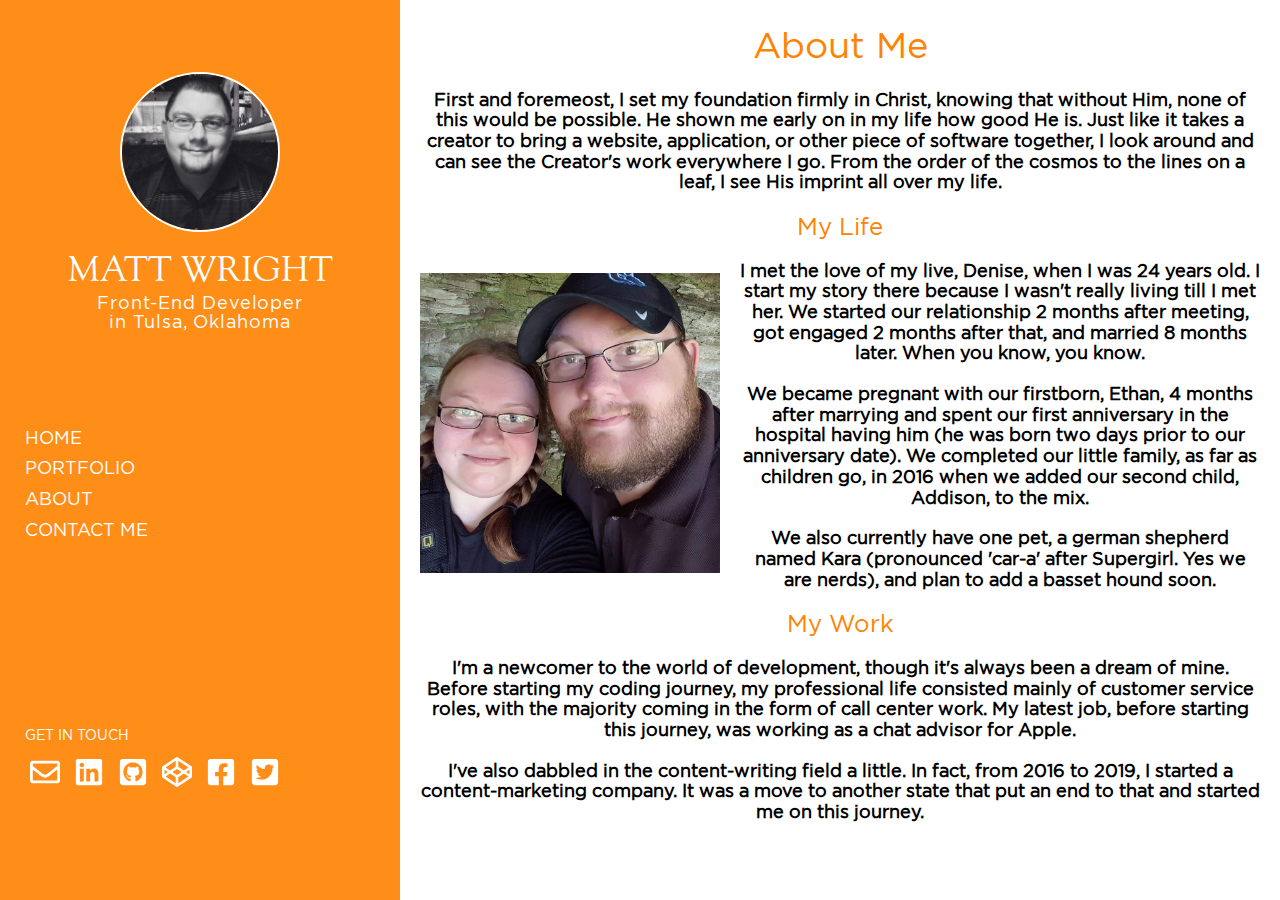
==== about.html @ c564f559 "layout changes" ====
<!DOCTYPE html>
<html lang="en">
    <head>
        <meta charset="UTF-8">
        <meta name="viewport" content="width=device-width, initial-scale=1.0">
        <meta http-equiv="X-UA-Compatible" content="ie=edge">
        <link rel="stylesheet" href="css/style.css">
        <link rel="stylesheet" href="css/about.css">
        <title>About Me</title>
    </head>
    <body class="secPagesBody">
        <div class="container">
            <header>
                <div class="socialNav">
                    <!-- email -->
                    <a href="mailto:matt@mattwright.codes" target="_blank"><svg class="socialIcon" xmlns="http://www.w3.org/2000/svg" viewBox="0 0 512 512"><path d="M464 64H48C21.49 64 0 85.49 0 112v288c0 26.51 21.49 48 48 48h416c26.51 0 48-21.49 48-48V112c0-26.51-21.49-48-48-48zm0 48v40.805c-22.422 18.259-58.168 46.651-134.587 106.49-16.841 13.247-50.201 45.072-73.413 44.701-23.208.375-56.579-31.459-73.413-44.701C106.18 199.465 70.425 171.067 48 152.805V112h416zM48 400V214.398c22.914 18.251 55.409 43.862 104.938 82.646 21.857 17.205 60.134 55.186 103.062 54.955 42.717.231 80.509-37.199 103.053-54.947 49.528-38.783 82.032-64.401 104.947-82.653V400H48z"/></svg></a>
                    
                    <!-- linkedin -->
                    <a href="https://www.linkedin.com/in/matt-wright-codes/" target="_blank"><svg  class="socialIcon" xmlns="http://www.w3.org/2000/svg" viewBox="0 0 448 512"><path d="M416 32H31.9C14.3 32 0 46.5 0 64.3v383.4C0 465.5 14.3 480 31.9 480H416c17.6 0 32-14.5 32-32.3V64.3c0-17.8-14.4-32.3-32-32.3zM135.4 416H69V202.2h66.5V416zm-33.2-243c-21.3 0-38.5-17.3-38.5-38.5S80.9 96 102.2 96c21.2 0 38.5 17.3 38.5 38.5 0 21.3-17.2 38.5-38.5 38.5zm282.1 243h-66.4V312c0-24.8-.5-56.7-34.5-56.7-34.6 0-39.9 27-39.9 54.9V416h-66.4V202.2h63.7v29.2h.9c8.9-16.8 30.6-34.5 62.9-34.5 67.2 0 79.7 44.3 79.7 101.9V416z"/></svg></a>
                    
                    <!-- github -->
                    <a href="https://github.com/mwright71" target="_blank"><svg class="socialIcon" xmlns="http://www.w3.org/2000/svg" viewBox="0 0 448 512"><path d="M400 32H48C21.5 32 0 53.5 0 80v352c0 26.5 21.5 48 48 48h352c26.5 0 48-21.5 48-48V80c0-26.5-21.5-48-48-48zM277.3 415.7c-8.4 1.5-11.5-3.7-11.5-8 0-5.4.2-33 .2-55.3 0-15.6-5.2-25.5-11.3-30.7 37-4.1 76-9.2 76-73.1 0-18.2-6.5-27.3-17.1-39 1.7-4.3 7.4-22-1.7-45-13.9-4.3-45.7 17.9-45.7 17.9-13.2-3.7-27.5-5.6-41.6-5.6-14.1 0-28.4 1.9-41.6 5.6 0 0-31.8-22.2-45.7-17.9-9.1 22.9-3.5 40.6-1.7 45-10.6 11.7-15.6 20.8-15.6 39 0 63.6 37.3 69 74.3 73.1-4.8 4.3-9.1 11.7-10.6 22.3-9.5 4.3-33.8 11.7-48.3-13.9-9.1-15.8-25.5-17.1-25.5-17.1-16.2-.2-1.1 10.2-1.1 10.2 10.8 5 18.4 24.2 18.4 24.2 9.7 29.7 56.1 19.7 56.1 19.7 0 13.9.2 36.5.2 40.6 0 4.3-3 9.5-11.5 8-66-22.1-112.2-84.9-112.2-158.3 0-91.8 70.2-161.5 162-161.5S388 165.6 388 257.4c.1 73.4-44.7 136.3-110.7 158.3zm-98.1-61.1c-1.9.4-3.7-.4-3.9-1.7-.2-1.5 1.1-2.8 3-3.2 1.9-.2 3.7.6 3.9 1.9.3 1.3-1 2.6-3 3zm-9.5-.9c0 1.3-1.5 2.4-3.5 2.4-2.2.2-3.7-.9-3.7-2.4 0-1.3 1.5-2.4 3.5-2.4 1.9-.2 3.7.9 3.7 2.4zm-13.7-1.1c-.4 1.3-2.4 1.9-4.1 1.3-1.9-.4-3.2-1.9-2.8-3.2.4-1.3 2.4-1.9 4.1-1.5 2 .6 3.3 2.1 2.8 3.4zm-12.3-5.4c-.9 1.1-2.8.9-4.3-.6-1.5-1.3-1.9-3.2-.9-4.1.9-1.1 2.8-.9 4.3.6 1.3 1.3 1.8 3.3.9 4.1zm-9.1-9.1c-.9.6-2.6 0-3.7-1.5s-1.1-3.2 0-3.9c1.1-.9 2.8-.2 3.7 1.3 1.1 1.5 1.1 3.3 0 4.1zm-6.5-9.7c-.9.9-2.4.4-3.5-.6-1.1-1.3-1.3-2.8-.4-3.5.9-.9 2.4-.4 3.5.6 1.1 1.3 1.3 2.8.4 3.5zm-6.7-7.4c-.4.9-1.7 1.1-2.8.4-1.3-.6-1.9-1.7-1.5-2.6.4-.6 1.5-.9 2.8-.4 1.3.7 1.9 1.8 1.5 2.6z"/></svg></a>
                    
                    <!-- codepen -->
                    <a href="https://codepen.io/mwright71" target="_blank"><svg class="socialIcon" xmlns="http://www.w3.org/2000/svg" viewBox="0 0 512 512"><path d="M502.285 159.704l-234-156c-7.987-4.915-16.511-4.96-24.571 0l-234 156C3.714 163.703 0 170.847 0 177.989v155.999c0 7.143 3.714 14.286 9.715 18.286l234 156.022c7.987 4.915 16.511 4.96 24.571 0l234-156.022c6-3.999 9.715-11.143 9.715-18.286V177.989c-.001-7.142-3.715-14.286-9.716-18.285zM278 63.131l172.286 114.858-76.857 51.429L278 165.703V63.131zm-44 0v102.572l-95.429 63.715-76.857-51.429L234 63.131zM44 219.132l55.143 36.857L44 292.846v-73.714zm190 229.715L61.714 333.989l76.857-51.429L234 346.275v102.572zm22-140.858l-77.715-52 77.715-52 77.715 52-77.715 52zm22 140.858V346.275l95.429-63.715 76.857 51.429L278 448.847zm190-156.001l-55.143-36.857L468 219.132v73.714z"/></svg></a>
                
                <!-- facebook -->
                    <a href="https://www.facebook.com/mattwrright/" target="_blank"><svg class="socialIcon" xmlns="http://www.w3.org/2000/svg" viewBox="0 0 448 512"><path d="M400 32H48A48 48 0 0 0 0 80v352a48 48 0 0 0 48 48h137.25V327.69h-63V256h63v-54.64c0-62.15 37-96.48 93.67-96.48 27.14 0 55.52 4.84 55.52 4.84v61h-31.27c-30.81 0-40.42 19.12-40.42 38.73V256h68.78l-11 71.69h-57.78V480H400a48 48 0 0 0 48-48V80a48 48 0 0 0-48-48z"/></svg></a>

                    <!-- twitter -->
                    <a href="https://twitter.com/mattwrightcodes" target="_blank"><svg class="socialIcon" xmlns="http://www.w3.org/2000/svg" viewBox="0 0 448 512"><path d="M400 32H48C21.5 32 0 53.5 0 80v352c0 26.5 21.5 48 48 48h352c26.5 0 48-21.5 48-48V80c0-26.5-21.5-48-48-48zm-48.9 158.8c.2 2.8.2 5.7.2 8.5 0 86.7-66 186.6-186.6 186.6-37.2 0-71.7-10.8-100.7-29.4 5.3.6 10.4.8 15.8.8 30.7 0 58.9-10.4 81.4-28-28.8-.6-53-19.5-61.3-45.5 10.1 1.5 19.2 1.5 29.6-1.2-30-6.1-52.5-32.5-52.5-64.4v-.8c8.7 4.9 18.9 7.9 29.6 8.3a65.447 65.447 0 0 1-29.2-54.6c0-12.2 3.2-23.4 8.9-33.1 32.3 39.8 80.8 65.8 135.2 68.6-9.3-44.5 24-80.6 64-80.6 18.9 0 35.9 7.9 47.9 20.7 14.8-2.8 29-8.3 41.6-15.8-4.9 15.2-15.2 28-28.8 36.1 13.2-1.4 26-5.1 37.8-10.2-8.9 13.1-20.1 24.7-32.9 34z"/></svg></a>   
                </div>
                <div class="menuWrap">
                    <input type="checkbox" class="toggler">
                    <div class="hamburger">
                        <div></div>
                    </div>
                    <div class="menu">
                        <ul>
                            <li><a href="index.html">Home</a></li> 
                            <li><a href="#">Portfolio</a></li>
                            <li><a href="about.html">About</a></li>
                            <li><a href="contact.html">Contact Me</a></li>
                        </ul>
                    </div>

                </div>
            </header>
            <main>
                <div class="sidebar secPagesSidebar">
                    <div class="sidebarInfo">
                        <img src="images/mattprofile.jpg" class="profile" alt="profile image">
                        <h2 >Matt Wright</h2>
                        <p>Front-End Developer</p>
                        <p>in Tulsa, Oklahoma</p>
                    </div>
                    
                    <div class="menu2">
                        <ul>
                            <li><a href="index.html">Home</a></li> 
                            <li><a href="#">Portfolio</a></li>
                            <li><a href="about.html">About</a></li>
                            <li><a href="contact.html">Contact Me</a></li>
                        </ul>
                    </div>
                    <div class="footerNav">
                        <h6>Get in Touch</h6>
                        <!-- email -->
                        <a href="mailto:matt@mattwright.codes" target="_blank"><svg class="socialIcon" xmlns="http://www.w3.org/2000/svg" viewBox="0 0 512 512"><path d="M464 64H48C21.49 64 0 85.49 0 112v288c0 26.51 21.49 48 48 48h416c26.51 0 48-21.49 48-48V112c0-26.51-21.49-48-48-48zm0 48v40.805c-22.422 18.259-58.168 46.651-134.587 106.49-16.841 13.247-50.201 45.072-73.413 44.701-23.208.375-56.579-31.459-73.413-44.701C106.18 199.465 70.425 171.067 48 152.805V112h416zM48 400V214.398c22.914 18.251 55.409 43.862 104.938 82.646 21.857 17.205 60.134 55.186 103.062 54.955 42.717.231 80.509-37.199 103.053-54.947 49.528-38.783 82.032-64.401 104.947-82.653V400H48z"/></svg></a>
                        
                        <!-- linkedin -->
                        <a href="https://www.linkedin.com/in/matt-wright-codes/" target="_blank"><svg  class="socialIcon" xmlns="http://www.w3.org/2000/svg" viewBox="0 0 448 512"><path d="M416 32H31.9C14.3 32 0 46.5 0 64.3v383.4C0 465.5 14.3 480 31.9 480H416c17.6 0 32-14.5 32-32.3V64.3c0-17.8-14.4-32.3-32-32.3zM135.4 416H69V202.2h66.5V416zm-33.2-243c-21.3 0-38.5-17.3-38.5-38.5S80.9 96 102.2 96c21.2 0 38.5 17.3 38.5 38.5 0 21.3-17.2 38.5-38.5 38.5zm282.1 243h-66.4V312c0-24.8-.5-56.7-34.5-56.7-34.6 0-39.9 27-39.9 54.9V416h-66.4V202.2h63.7v29.2h.9c8.9-16.8 30.6-34.5 62.9-34.5 67.2 0 79.7 44.3 79.7 101.9V416z"/></svg></a>
                        
                        <!-- github -->
                        <a href="https://github.com/mwright71" target="_blank"><svg class="socialIcon" xmlns="http://www.w3.org/2000/svg" viewBox="0 0 448 512"><path d="M400 32H48C21.5 32 0 53.5 0 80v352c0 26.5 21.5 48 48 48h352c26.5 0 48-21.5 48-48V80c0-26.5-21.5-48-48-48zM277.3 415.7c-8.4 1.5-11.5-3.7-11.5-8 0-5.4.2-33 .2-55.3 0-15.6-5.2-25.5-11.3-30.7 37-4.1 76-9.2 76-73.1 0-18.2-6.5-27.3-17.1-39 1.7-4.3 7.4-22-1.7-45-13.9-4.3-45.7 17.9-45.7 17.9-13.2-3.7-27.5-5.6-41.6-5.6-14.1 0-28.4 1.9-41.6 5.6 0 0-31.8-22.2-45.7-17.9-9.1 22.9-3.5 40.6-1.7 45-10.6 11.7-15.6 20.8-15.6 39 0 63.6 37.3 69 74.3 73.1-4.8 4.3-9.1 11.7-10.6 22.3-9.5 4.3-33.8 11.7-48.3-13.9-9.1-15.8-25.5-17.1-25.5-17.1-16.2-.2-1.1 10.2-1.1 10.2 10.8 5 18.4 24.2 18.4 24.2 9.7 29.7 56.1 19.7 56.1 19.7 0 13.9.2 36.5.2 40.6 0 4.3-3 9.5-11.5 8-66-22.1-112.2-84.9-112.2-158.3 0-91.8 70.2-161.5 162-161.5S388 165.6 388 257.4c.1 73.4-44.7 136.3-110.7 158.3zm-98.1-61.1c-1.9.4-3.7-.4-3.9-1.7-.2-1.5 1.1-2.8 3-3.2 1.9-.2 3.7.6 3.9 1.9.3 1.3-1 2.6-3 3zm-9.5-.9c0 1.3-1.5 2.4-3.5 2.4-2.2.2-3.7-.9-3.7-2.4 0-1.3 1.5-2.4 3.5-2.4 1.9-.2 3.7.9 3.7 2.4zm-13.7-1.1c-.4 1.3-2.4 1.9-4.1 1.3-1.9-.4-3.2-1.9-2.8-3.2.4-1.3 2.4-1.9 4.1-1.5 2 .6 3.3 2.1 2.8 3.4zm-12.3-5.4c-.9 1.1-2.8.9-4.3-.6-1.5-1.3-1.9-3.2-.9-4.1.9-1.1 2.8-.9 4.3.6 1.3 1.3 1.8 3.3.9 4.1zm-9.1-9.1c-.9.6-2.6 0-3.7-1.5s-1.1-3.2 0-3.9c1.1-.9 2.8-.2 3.7 1.3 1.1 1.5 1.1 3.3 0 4.1zm-6.5-9.7c-.9.9-2.4.4-3.5-.6-1.1-1.3-1.3-2.8-.4-3.5.9-.9 2.4-.4 3.5.6 1.1 1.3 1.3 2.8.4 3.5zm-6.7-7.4c-.4.9-1.7 1.1-2.8.4-1.3-.6-1.9-1.7-1.5-2.6.4-.6 1.5-.9 2.8-.4 1.3.7 1.9 1.8 1.5 2.6z"/></svg></a>
                        
                        <!-- codepen -->
                        <a href="https://codepen.io/mwright71" target="_blank"><svg class="socialIcon" xmlns="http://www.w3.org/2000/svg" viewBox="0 0 512 512"><path d="M502.285 159.704l-234-156c-7.987-4.915-16.511-4.96-24.571 0l-234 156C3.714 163.703 0 170.847 0 177.989v155.999c0 7.143 3.714 14.286 9.715 18.286l234 156.022c7.987 4.915 16.511 4.96 24.571 0l234-156.022c6-3.999 9.715-11.143 9.715-18.286V177.989c-.001-7.142-3.715-14.286-9.716-18.285zM278 63.131l172.286 114.858-76.857 51.429L278 165.703V63.131zm-44 0v102.572l-95.429 63.715-76.857-51.429L234 63.131zM44 219.132l55.143 36.857L44 292.846v-73.714zm190 229.715L61.714 333.989l76.857-51.429L234 346.275v102.572zm22-140.858l-77.715-52 77.715-52 77.715 52-77.715 52zm22 140.858V346.275l95.429-63.715 76.857 51.429L278 448.847zm190-156.001l-55.143-36.857L468 219.132v73.714z"/></svg></a>
                    
                    <!-- facebook -->
                        <a href="https://www.facebook.com/mattwrright/" target="_blank"><svg class="socialIcon" xmlns="http://www.w3.org/2000/svg" viewBox="0 0 448 512"><path d="M400 32H48A48 48 0 0 0 0 80v352a48 48 0 0 0 48 48h137.25V327.69h-63V256h63v-54.64c0-62.15 37-96.48 93.67-96.48 27.14 0 55.52 4.84 55.52 4.84v61h-31.27c-30.81 0-40.42 19.12-40.42 38.73V256h68.78l-11 71.69h-57.78V480H400a48 48 0 0 0 48-48V80a48 48 0 0 0-48-48z"/></svg></a>
        
                        <!-- twitter -->
                        <a href="https://twitter.com/mattwrightcodes" target="_blank"><svg class="socialIcon" xmlns="http://www.w3.org/2000/svg" viewBox="0 0 448 512"><path d="M400 32H48C21.5 32 0 53.5 0 80v352c0 26.5 21.5 48 48 48h352c26.5 0 48-21.5 48-48V80c0-26.5-21.5-48-48-48zm-48.9 158.8c.2 2.8.2 5.7.2 8.5 0 86.7-66 186.6-186.6 186.6-37.2 0-71.7-10.8-100.7-29.4 5.3.6 10.4.8 15.8.8 30.7 0 58.9-10.4 81.4-28-28.8-.6-53-19.5-61.3-45.5 10.1 1.5 19.2 1.5 29.6-1.2-30-6.1-52.5-32.5-52.5-64.4v-.8c8.7 4.9 18.9 7.9 29.6 8.3a65.447 65.447 0 0 1-29.2-54.6c0-12.2 3.2-23.4 8.9-33.1 32.3 39.8 80.8 65.8 135.2 68.6-9.3-44.5 24-80.6 64-80.6 18.9 0 35.9 7.9 47.9 20.7 14.8-2.8 29-8.3 41.6-15.8-4.9 15.2-15.2 28-28.8 36.1 13.2-1.4 26-5.1 37.8-10.2-8.9 13.1-20.1 24.7-32.9 34z"/></svg></a>   
                    </div>
                </div>
                <div class="primary secPrimary">
                    <div class="title">
                        <h1>About Me</h1>
                        <p>First and foremeost, I set my foundation firmly in Christ, knowing that without Him, none of this would be possible. He shown me early on in my life how good He is. Just like it takes a creator to bring a website, application, or other piece of software together, I look around and can see the Creator's work everywhere I go. From the order of the cosmos to the lines on a leaf, I see His imprint all over my life.</p>
                        <h3>My Life</h3>
                        <div class="life">
                            <div class="image">
                                <img src="/images/meanddenise.jpg" alt="me and denise">
                            </div>
                            <div>
                                <p>I met the love of my live, Denise, when I was 24 years old. I start my story there because I wasn't really living till I met her. We started our relationship 2 months after meeting, got engaged 2 months after that, and married 8 months later. When you know, you know.</p>
                                <p>We became pregnant with our firstborn, Ethan, 4 months after marrying and spent our first anniversary in the hospital having him (he was born two days prior to our anniversary date). We completed our little family, as far as children go, in 2016 when we added our second child, Addison, to the mix.</p>
                                <p>We also currently have one pet, a german shepherd named Kara (pronounced 'car-a' after Supergirl. Yes we are nerds), and plan to add a basset hound soon.</p>
                            </div>
                        </div>
                        <h3>My Work</h3>
                        <p>I'm a newcomer to the world of development, though it's always been a dream of mine. Before starting my coding journey, my professional life consisted mainly of customer service roles, with the majority coming in the form of call center work. My latest job, before starting this journey, was working as a chat advisor for Apple.</p>
                        <p>I've also dabbled in the content-writing field a little. In fact, from 2016 to 2019, I started a content-marketing company. It was a move to another state that put an end to that and started me on this journey. </p>
                    </div>
                </div>           
            </main>
        </div>
    </body>
</html>
---- css/style.css ----
/*! normalize.css v8.0.1 | MIT License | github.com/necolas/normalize.css */
/* Document
   ========================================================================== */
/**
 * 1. Correct the line height in all browsers.
 * 2. Prevent adjustments of font size after orientation changes in iOS.
 */
html {
  line-height: 1.15;
  /* 1 */
  -webkit-text-size-adjust: 100%;
  /* 2 */
}

/* Sections
   ========================================================================== */
/**
 * Remove the margin in all browsers.
 */
body {
  margin: 0;
}

/**
 * Render the `main` element consistently in IE.
 */
main {
  display: block;
}

/**
 * Correct the font size and margin on `h1` elements within `section` and
 * `article` contexts in Chrome, Firefox, and Safari.
 */
h1 {
  font-size: 2em;
  margin: 0.67em 0;
}

/* Grouping content
   ========================================================================== */
/**
 * 1. Add the correct box sizing in Firefox.
 * 2. Show the overflow in Edge and IE.
 */
hr {
  box-sizing: content-box;
  /* 1 */
  height: 0;
  /* 1 */
  overflow: visible;
  /* 2 */
}

/**
 * 1. Correct the inheritance and scaling of font size in all browsers.
 * 2. Correct the odd `em` font sizing in all browsers.
 */
pre {
  font-family: monospace, monospace;
  /* 1 */
  font-size: 1em;
  /* 2 */
}

/* Text-level semantics
   ========================================================================== */
/**
 * Remove the gray background on active links in IE 10.
 */
a {
  background-color: transparent;
}

/**
 * 1. Remove the bottom border in Chrome 57-
 * 2. Add the correct text decoration in Chrome, Edge, IE, Opera, and Safari.
 */
abbr[title] {
  border-bottom: none;
  /* 1 */
  text-decoration: underline;
  /* 2 */
  text-decoration: underline dotted;
  /* 2 */
}

/**
 * Add the correct font weight in Chrome, Edge, and Safari.
 */
b,
strong {
  font-weight: bolder;
}

/**
 * 1. Correct the inheritance and scaling of font size in all browsers.
 * 2. Correct the odd `em` font sizing in all browsers.
 */
code,
kbd,
samp {
  font-family: monospace, monospace;
  /* 1 */
  font-size: 1em;
  /* 2 */
}

/**
 * Add the correct font size in all browsers.
 */
small {
  font-size: 80%;
}

/**
 * Prevent `sub` and `sup` elements from affecting the line height in
 * all browsers.
 */
sub,
sup {
  font-size: 75%;
  line-height: 0;
  position: relative;
  vertical-align: baseline;
}

sub {
  bottom: -0.25em;
}

sup {
  top: -0.5em;
}

/* Embedded content
   ========================================================================== */
/**
 * Remove the border on images inside links in IE 10.
 */
img {
  border-style: none;
}

/* Forms
   ========================================================================== */
/**
 * 1. Change the font styles in all browsers.
 * 2. Remove the margin in Firefox and Safari.
 */
button,
input,
optgroup,
select,
textarea {
  font-family: inherit;
  /* 1 */
  font-size: 100%;
  /* 1 */
  line-height: 1.15;
  /* 1 */
  margin: 0;
  /* 2 */
}

/**
 * Show the overflow in IE.
 * 1. Show the overflow in Edge.
 */
button,
input {
  /* 1 */
  overflow: visible;
}

/**
 * Remove the inheritance of text transform in Edge, Firefox, and IE.
 * 1. Remove the inheritance of text transform in Firefox.
 */
button,
select {
  /* 1 */
  text-transform: none;
}

/**
 * Correct the inability to style clickable types in iOS and Safari.
 */
button,
[type=button],
[type=reset],
[type=submit] {
  -webkit-appearance: button;
}

/**
 * Remove the inner border and padding in Firefox.
 */
button::-moz-focus-inner,
[type=button]::-moz-focus-inner,
[type=reset]::-moz-focus-inner,
[type=submit]::-moz-focus-inner {
  border-style: none;
  padding: 0;
}

/**
 * Restore the focus styles unset by the previous rule.
 */
button:-moz-focusring,
[type=button]:-moz-focusring,
[type=reset]:-moz-focusring,
[type=submit]:-moz-focusring {
  outline: 1px dotted ButtonText;
}

/**
 * Correct the padding in Firefox.
 */
fieldset {
  padding: 0.35em 0.75em 0.625em;
}

/**
 * 1. Correct the text wrapping in Edge and IE.
 * 2. Correct the color inheritance from `fieldset` elements in IE.
 * 3. Remove the padding so developers are not caught out when they zero out
 *    `fieldset` elements in all browsers.
 */
legend {
  box-sizing: border-box;
  /* 1 */
  color: inherit;
  /* 2 */
  display: table;
  /* 1 */
  max-width: 100%;
  /* 1 */
  padding: 0;
  /* 3 */
  white-space: normal;
  /* 1 */
}

/**
 * Add the correct vertical alignment in Chrome, Firefox, and Opera.
 */
progress {
  vertical-align: baseline;
}

/**
 * Remove the default vertical scrollbar in IE 10+.
 */
textarea {
  overflow: auto;
}

/**
 * 1. Add the correct box sizing in IE 10.
 * 2. Remove the padding in IE 10.
 */
[type=checkbox],
[type=radio] {
  box-sizing: border-box;
  /* 1 */
  padding: 0;
  /* 2 */
}

/**
 * Correct the cursor style of increment and decrement buttons in Chrome.
 */
[type=number]::-webkit-inner-spin-button,
[type=number]::-webkit-outer-spin-button {
  height: auto;
}

/**
 * 1. Correct the odd appearance in Chrome and Safari.
 * 2. Correct the outline style in Safari.
 */
[type=search] {
  -webkit-appearance: textfield;
  /* 1 */
  outline-offset: -2px;
  /* 2 */
}

/**
 * Remove the inner padding in Chrome and Safari on macOS.
 */
[type=search]::-webkit-search-decoration {
  -webkit-appearance: none;
}

/**
 * 1. Correct the inability to style clickable types in iOS and Safari.
 * 2. Change font properties to `inherit` in Safari.
 */
::-webkit-file-upload-button {
  -webkit-appearance: button;
  /* 1 */
  font: inherit;
  /* 2 */
}

/* Interactive
   ========================================================================== */
/*
 * Add the correct display in Edge, IE 10+, and Firefox.
 */
details {
  display: block;
}

/*
 * Add the correct display in all browsers.
 */
summary {
  display: list-item;
}

/* Misc
   ========================================================================== */
/**
 * Add the correct display in IE 10+.
 */
template {
  display: none;
}

/**
 * Add the correct display in IE 10.
 */
[hidden] {
  display: none;
}

.socialNav {
  display: flex;
}

header {
  grid-area: header;
}
@media (min-width: 1024px) {
  header {
    display: none;
  }
}

main {
  grid-area: main;
  display: grid;
  grid-template-columns: 1fr;
  grid-template-areas: "primary";
}
@media (min-width: 1024px) {
  main {
    grid-template-columns: 400px 1fr;
    grid-template-areas: "sidebar primary";
  }
}

.primary {
  grid-area: primary;
}

.sidebar {
  position: relative;
  display: none;
  grid-area: sidebar;
}
@media (min-width: 1024px) {
  .sidebar {
    display: grid;
    grid-template-columns: 1fr;
    grid-template-areas: "sidebarinfo" "menu2" "footernav";
  }
}

body {
  display: grid;
  grid-template-columns: 1fr;
  grid-template-rows: 60px 1fr;
  grid-template-areas: "header" "main";
}
@media (min-width: 1024px) {
  body {
    grid-template-columns: 1fr;
    grid-template-rows: 1fr;
    grid-template-areas: "main";
  }
}

.sidebarInfo {
  grid-area: sidebarinfo;
  display: flex;
  flex-direction: column;
  align-content: center;
  justify-content: center;
  text-align: center;
}

.footerNav {
  grid-area: footernav;
  grid-row-start: -1;
}
@media (min-width: width 1024px) {
  .footerNav {
    display: flex;
    justify-items: center;
    align-items: center;
  }
}

.menu2 {
  grid-area: menu2;
}

.btn {
  display: flex;
  flex-direction: column;
  align-items: center;
}
@media (min-width: 1024px) {
  .btn {
    align-items: flex-start;
    margin-left: 30px;
  }
}

@font-face {
  font-family: HomepageBaukasten;
  src: url(../../fonts/HomepageBaukasten-Book.ttf);
}
@font-face {
  font-family: HomepageBaukastenBold;
  src: url(../../fonts/HomepageBaukasten-Bold.ttf);
}
@font-face {
  font-family: Goudy;
  src: url("../../fonts/Goudy Oldstyle Std Regular.otf");
}
* {
  box-sizing: border-box;
  margin: 0;
  padding: 0;
}

h1 {
  font-family: HomepageBaukastenBold;
  font-size: 30px;
}
@media (min-width: 768px) {
  h1 {
    font-size: 48px;
  }
}

h4 {
  font-family: HomepageBaukasten;
  font-size: 24px;
}
@media (min-width: 768px) {
  h4 {
    font-size: 48px;
  }
}

header {
  background-color: #FF8200;
  height: 60px;
}

.container {
  position: relative;
  background: url("../../images/tulsa-skyline_bw.png") no-repeat center center/cover;
  background-size: 100%;
}

.socialNav {
  margin-left: 15px;
}

.socialIcon {
  fill: #fff;
  height: 30px;
  width: 30px;
  margin: 15px 5px;
  cursor: pointer;
  transition: all 0.2s ease;
}

.socialIcon:hover {
  fill: #58595B;
  transform: scale(1.2);
}

.primary {
  width: 90%;
  margin: 0 auto;
  margin-top: 60px;
  text-align: center;
}
@media (min-width: 768px) {
  .primary {
    text-align: left;
  }
}

.sidebar {
  background-color: #FF8200;
  opacity: 0.9;
  width: 400px;
  height: 100vh;
}

.profile {
  width: 160px;
  height: 160px;
  margin: 0 auto;
  margin-top: 25px;
  margin-bottom: 20px;
  border-radius: 50%;
  border: 2px solid #fff;
}

.sidebarInfo h2 {
  text-transform: uppercase;
  font-family: Goudy;
  color: #fff;
  font-weight: normal;
  font-size: 36px;
}

.sidebarInfo p {
  color: #fff;
  font-family: HomepageBaukasten;
  font-style: normal;
  font-weight: normal;
  font-size: 18px;
  line-height: 19px;
  text-align: center;
  letter-spacing: 0.05em;
}

.menu2 {
  margin: 40px 0 0 25px;
}

.menu2 li {
  list-style: none;
  font-family: HomepageBaukasten;
  font-style: normal;
  font-weight: normal;
  font-size: 18px;
  margin-top: 10px;
  text-transform: uppercase;
}

.menu2 a {
  color: #fff;
  text-decoration: none;
}

.menu2 a:hover {
  color: #58595B;
}

.sidebar h6 {
  color: #fff;
  text-transform: uppercase;
  font-family: HomepageBaukasten;
  font-style: normal;
  font-weight: normal;
  font-size: 14px;
  line-height: 15px;
}

.footerNav {
  margin-left: 25px;
}

.btn {
  margin-top: 50px;
}

.btn button {
  background-color: transparent;
  margin-top: 20px;
  width: 178px;
  height: 50px;
  font-family: HomepageBaukasten;
  font-style: normal;
  font-weight: normal;
  font-size: 18px;
  letter-spacing: 0.05em;
  text-transform: uppercase;
  box-shadow: none;
  border: 2px solid black;
  border-radius: 5px;
  transition: all 0.3s cubic-bezier(0.175, 0.885, 0.32, 1.275);
}

.btn button:hover {
  background-color: #58595B;
  opacity: 0.8;
  color: #fff;
  transform: scale(1.2);
}

:root {
  --primary-color: rgba(13, 110, 139, 0.75);
  --overlay-color: rgba(24, 39, 51, 0.85);
  --menu-speed: 0.75s;
}

.menuWrap {
  position: fixed;
  top: 0;
  right: 0;
  z-index: 1;
}

.menuWrap .toggler {
  position: absolute;
  top: 0;
  right: 0;
  z-index: 2;
  cursor: pointer;
  width: 50px;
  height: 50px;
  opacity: 0;
}

.menuWrap .hamburger {
  position: absolute;
  top: 0;
  right: 0;
  z-index: 1;
  width: 60px;
  height: 60px;
  padding: 1rem;
  background-color: #FF8200;
  display: flex;
  align-items: center;
  justify-content: center;
}

.menuWrap .hamburger > div {
  position: relative;
  width: 100%;
  height: 2px;
  background-color: #58595B;
  display: flex;
  align-items: center;
  justify-content: center;
  transition: all 0.4s ease;
}

.menuWrap .hamburger > div::before,
.menuWrap .hamburger > div:after {
  content: "";
  position: absolute;
  z-index: 1;
  top: -10px;
  width: 100%;
  height: 2px;
  background-color: #58595B;
}

.menuWrap .hamburger > div:after {
  top: 10px;
}

.menuWrap .toggler:checked + .hamburger > div {
  transform: rotate(135deg);
}

.menuWrap .toggler:checked + .hamburger > div:before,
.menuWrap .toggler:checked + .hamburger > div:after {
  top: 0;
  transform: rotate(90deg);
}

.menuWrap .toggler:checked:hover + .hamburger > div {
  transform: rotate(225deg);
}

.menuWrap .menu {
  position: fixed;
  top: 0;
  right: 0;
  width: 30%;
  height: 30%;
  visibility: hidden;
  overflow: hidden;
  display: flex;
  align-items: center;
  justify-content: center;
}

.menu {
  background-color: #FF8200;
  opacity: 0.8;
}
@media (min-width: 1024px) {
  .menu {
    visibility: hidden;
  }
}

.menu li {
  list-style: none;
  margin: 15px;
}

.menu a {
  text-decoration: none;
  color: #fff;
  font-size: 18px;
  text-transform: uppercase;
}

.menu a:hover {
  color: #58595B;
}

.menuWrap .toggler:checked ~ .menu {
  visibility: visible;
}

/*# sourceMappingURL=style.css.map */
---- css/about.css ----
.secPrimary {
    display: flex;
    flex-direction: column;

    background-color: #fff;
    width: 100%;
    height: 100%;
    margin: 0;
}
title {
    text-align: center;
    width: 90%;
}
.title h1 {
    color: #FF8200;
    font-family: HomepageBaukasten;
    font-style: normal;
    font-weight: normal;
    font-size: 36px;
    text-align: center;
}

.title h3 {
    color: #FF8200;
    font-family: HomepageBaukasten;
    font-style: normal;
    font-weight: normal;
    font-size: 24px;
    text-align: center;
}

.title p {
    font-family: HomepageBaukasten;
    font-style: normal;
    font-weight: bold;
    font-size: 18px;
    text-align: center;
    margin: 20px 20px;
}
.life {
    display: flex;
    flex-direction: column;
    justify-content: center;
    align-items: center;
}
img {
    width: 300px;
    margin-left: 20px;
}

@media (min-width: 1024px) {
    .life {
        flex-direction: row;
    }

}
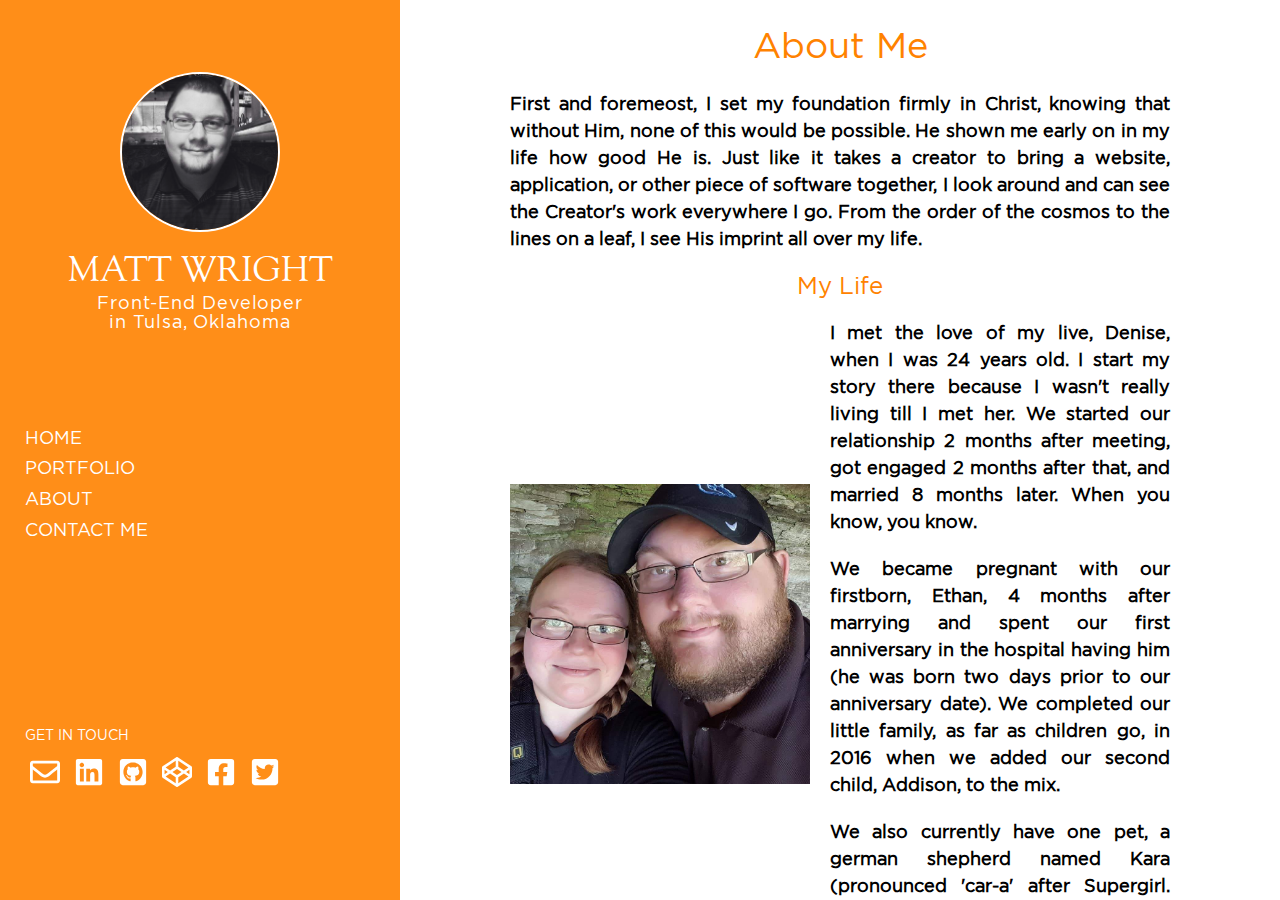
==== commit 63bb8433: "fixed layout issues and validation errors" ====
--- a/about.html
+++ b/about.html
@@ -38,7 +38,7 @@
                     <div class="menu">
                         <ul>
                             <li><a href="index.html">Home</a></li> 
-                            <li><a href="#">Portfolio</a></li>
+                            <li><a href="portfolio.html">Portfolio</a></li>
                             <li><a href="about.html">About</a></li>
                             <li><a href="contact.html">Contact Me</a></li>
                         </ul>
@@ -58,30 +58,32 @@
                     <div class="menu2">
                         <ul>
                             <li><a href="index.html">Home</a></li> 
-                            <li><a href="#">Portfolio</a></li>
+                            <li><a href="portfolio.html">Portfolio</a></li>
                             <li><a href="about.html">About</a></li>
                             <li><a href="contact.html">Contact Me</a></li>
                         </ul>
                     </div>
                     <div class="footerNav">
                         <h6>Get in Touch</h6>
-                        <!-- email -->
-                        <a href="mailto:matt@mattwright.codes" target="_blank"><svg class="socialIcon" xmlns="http://www.w3.org/2000/svg" viewBox="0 0 512 512"><path d="M464 64H48C21.49 64 0 85.49 0 112v288c0 26.51 21.49 48 48 48h416c26.51 0 48-21.49 48-48V112c0-26.51-21.49-48-48-48zm0 48v40.805c-22.422 18.259-58.168 46.651-134.587 106.49-16.841 13.247-50.201 45.072-73.413 44.701-23.208.375-56.579-31.459-73.413-44.701C106.18 199.465 70.425 171.067 48 152.805V112h416zM48 400V214.398c22.914 18.251 55.409 43.862 104.938 82.646 21.857 17.205 60.134 55.186 103.062 54.955 42.717.231 80.509-37.199 103.053-54.947 49.528-38.783 82.032-64.401 104.947-82.653V400H48z"/></svg></a>
+                        <div class="footerNavIcons">
+                            <!-- email -->
+                            <a href="mailto:matt@mattwright.codes" target="_blank"><svg class="socialIcon" xmlns="http://www.w3.org/2000/svg" viewBox="0 0 512 512"><path d="M464 64H48C21.49 64 0 85.49 0 112v288c0 26.51 21.49 48 48 48h416c26.51 0 48-21.49 48-48V112c0-26.51-21.49-48-48-48zm0 48v40.805c-22.422 18.259-58.168 46.651-134.587 106.49-16.841 13.247-50.201 45.072-73.413 44.701-23.208.375-56.579-31.459-73.413-44.701C106.18 199.465 70.425 171.067 48 152.805V112h416zM48 400V214.398c22.914 18.251 55.409 43.862 104.938 82.646 21.857 17.205 60.134 55.186 103.062 54.955 42.717.231 80.509-37.199 103.053-54.947 49.528-38.783 82.032-64.401 104.947-82.653V400H48z"/></svg></a>
+                            
+                            <!-- linkedin -->
+                            <a href="https://www.linkedin.com/in/matt-wright-codes/" target="_blank"><svg  class="socialIcon" xmlns="http://www.w3.org/2000/svg" viewBox="0 0 448 512"><path d="M416 32H31.9C14.3 32 0 46.5 0 64.3v383.4C0 465.5 14.3 480 31.9 480H416c17.6 0 32-14.5 32-32.3V64.3c0-17.8-14.4-32.3-32-32.3zM135.4 416H69V202.2h66.5V416zm-33.2-243c-21.3 0-38.5-17.3-38.5-38.5S80.9 96 102.2 96c21.2 0 38.5 17.3 38.5 38.5 0 21.3-17.2 38.5-38.5 38.5zm282.1 243h-66.4V312c0-24.8-.5-56.7-34.5-56.7-34.6 0-39.9 27-39.9 54.9V416h-66.4V202.2h63.7v29.2h.9c8.9-16.8 30.6-34.5 62.9-34.5 67.2 0 79.7 44.3 79.7 101.9V416z"/></svg></a>
+                            
+                            <!-- github -->
+                            <a href="https://github.com/mwright71" target="_blank"><svg class="socialIcon" xmlns="http://www.w3.org/2000/svg" viewBox="0 0 448 512"><path d="M400 32H48C21.5 32 0 53.5 0 80v352c0 26.5 21.5 48 48 48h352c26.5 0 48-21.5 48-48V80c0-26.5-21.5-48-48-48zM277.3 415.7c-8.4 1.5-11.5-3.7-11.5-8 0-5.4.2-33 .2-55.3 0-15.6-5.2-25.5-11.3-30.7 37-4.1 76-9.2 76-73.1 0-18.2-6.5-27.3-17.1-39 1.7-4.3 7.4-22-1.7-45-13.9-4.3-45.7 17.9-45.7 17.9-13.2-3.7-27.5-5.6-41.6-5.6-14.1 0-28.4 1.9-41.6 5.6 0 0-31.8-22.2-45.7-17.9-9.1 22.9-3.5 40.6-1.7 45-10.6 11.7-15.6 20.8-15.6 39 0 63.6 37.3 69 74.3 73.1-4.8 4.3-9.1 11.7-10.6 22.3-9.5 4.3-33.8 11.7-48.3-13.9-9.1-15.8-25.5-17.1-25.5-17.1-16.2-.2-1.1 10.2-1.1 10.2 10.8 5 18.4 24.2 18.4 24.2 9.7 29.7 56.1 19.7 56.1 19.7 0 13.9.2 36.5.2 40.6 0 4.3-3 9.5-11.5 8-66-22.1-112.2-84.9-112.2-158.3 0-91.8 70.2-161.5 162-161.5S388 165.6 388 257.4c.1 73.4-44.7 136.3-110.7 158.3zm-98.1-61.1c-1.9.4-3.7-.4-3.9-1.7-.2-1.5 1.1-2.8 3-3.2 1.9-.2 3.7.6 3.9 1.9.3 1.3-1 2.6-3 3zm-9.5-.9c0 1.3-1.5 2.4-3.5 2.4-2.2.2-3.7-.9-3.7-2.4 0-1.3 1.5-2.4 3.5-2.4 1.9-.2 3.7.9 3.7 2.4zm-13.7-1.1c-.4 1.3-2.4 1.9-4.1 1.3-1.9-.4-3.2-1.9-2.8-3.2.4-1.3 2.4-1.9 4.1-1.5 2 .6 3.3 2.1 2.8 3.4zm-12.3-5.4c-.9 1.1-2.8.9-4.3-.6-1.5-1.3-1.9-3.2-.9-4.1.9-1.1 2.8-.9 4.3.6 1.3 1.3 1.8 3.3.9 4.1zm-9.1-9.1c-.9.6-2.6 0-3.7-1.5s-1.1-3.2 0-3.9c1.1-.9 2.8-.2 3.7 1.3 1.1 1.5 1.1 3.3 0 4.1zm-6.5-9.7c-.9.9-2.4.4-3.5-.6-1.1-1.3-1.3-2.8-.4-3.5.9-.9 2.4-.4 3.5.6 1.1 1.3 1.3 2.8.4 3.5zm-6.7-7.4c-.4.9-1.7 1.1-2.8.4-1.3-.6-1.9-1.7-1.5-2.6.4-.6 1.5-.9 2.8-.4 1.3.7 1.9 1.8 1.5 2.6z"/></svg></a>
+                            
+                            <!-- codepen -->
+                            <a href="https://codepen.io/mwright71" target="_blank"><svg class="socialIcon" xmlns="http://www.w3.org/2000/svg" viewBox="0 0 512 512"><path d="M502.285 159.704l-234-156c-7.987-4.915-16.511-4.96-24.571 0l-234 156C3.714 163.703 0 170.847 0 177.989v155.999c0 7.143 3.714 14.286 9.715 18.286l234 156.022c7.987 4.915 16.511 4.96 24.571 0l234-156.022c6-3.999 9.715-11.143 9.715-18.286V177.989c-.001-7.142-3.715-14.286-9.716-18.285zM278 63.131l172.286 114.858-76.857 51.429L278 165.703V63.131zm-44 0v102.572l-95.429 63.715-76.857-51.429L234 63.131zM44 219.132l55.143 36.857L44 292.846v-73.714zm190 229.715L61.714 333.989l76.857-51.429L234 346.275v102.572zm22-140.858l-77.715-52 77.715-52 77.715 52-77.715 52zm22 140.858V346.275l95.429-63.715 76.857 51.429L278 448.847zm190-156.001l-55.143-36.857L468 219.132v73.714z"/></svg></a>
                         
-                        <!-- linkedin -->
-                        <a href="https://www.linkedin.com/in/matt-wright-codes/" target="_blank"><svg  class="socialIcon" xmlns="http://www.w3.org/2000/svg" viewBox="0 0 448 512"><path d="M416 32H31.9C14.3 32 0 46.5 0 64.3v383.4C0 465.5 14.3 480 31.9 480H416c17.6 0 32-14.5 32-32.3V64.3c0-17.8-14.4-32.3-32-32.3zM135.4 416H69V202.2h66.5V416zm-33.2-243c-21.3 0-38.5-17.3-38.5-38.5S80.9 96 102.2 96c21.2 0 38.5 17.3 38.5 38.5 0 21.3-17.2 38.5-38.5 38.5zm282.1 243h-66.4V312c0-24.8-.5-56.7-34.5-56.7-34.6 0-39.9 27-39.9 54.9V416h-66.4V202.2h63.7v29.2h.9c8.9-16.8 30.6-34.5 62.9-34.5 67.2 0 79.7 44.3 79.7 101.9V416z"/></svg></a>
-                        
-                        <!-- github -->
-                        <a href="https://github.com/mwright71" target="_blank"><svg class="socialIcon" xmlns="http://www.w3.org/2000/svg" viewBox="0 0 448 512"><path d="M400 32H48C21.5 32 0 53.5 0 80v352c0 26.5 21.5 48 48 48h352c26.5 0 48-21.5 48-48V80c0-26.5-21.5-48-48-48zM277.3 415.7c-8.4 1.5-11.5-3.7-11.5-8 0-5.4.2-33 .2-55.3 0-15.6-5.2-25.5-11.3-30.7 37-4.1 76-9.2 76-73.1 0-18.2-6.5-27.3-17.1-39 1.7-4.3 7.4-22-1.7-45-13.9-4.3-45.7 17.9-45.7 17.9-13.2-3.7-27.5-5.6-41.6-5.6-14.1 0-28.4 1.9-41.6 5.6 0 0-31.8-22.2-45.7-17.9-9.1 22.9-3.5 40.6-1.7 45-10.6 11.7-15.6 20.8-15.6 39 0 63.6 37.3 69 74.3 73.1-4.8 4.3-9.1 11.7-10.6 22.3-9.5 4.3-33.8 11.7-48.3-13.9-9.1-15.8-25.5-17.1-25.5-17.1-16.2-.2-1.1 10.2-1.1 10.2 10.8 5 18.4 24.2 18.4 24.2 9.7 29.7 56.1 19.7 56.1 19.7 0 13.9.2 36.5.2 40.6 0 4.3-3 9.5-11.5 8-66-22.1-112.2-84.9-112.2-158.3 0-91.8 70.2-161.5 162-161.5S388 165.6 388 257.4c.1 73.4-44.7 136.3-110.7 158.3zm-98.1-61.1c-1.9.4-3.7-.4-3.9-1.7-.2-1.5 1.1-2.8 3-3.2 1.9-.2 3.7.6 3.9 1.9.3 1.3-1 2.6-3 3zm-9.5-.9c0 1.3-1.5 2.4-3.5 2.4-2.2.2-3.7-.9-3.7-2.4 0-1.3 1.5-2.4 3.5-2.4 1.9-.2 3.7.9 3.7 2.4zm-13.7-1.1c-.4 1.3-2.4 1.9-4.1 1.3-1.9-.4-3.2-1.9-2.8-3.2.4-1.3 2.4-1.9 4.1-1.5 2 .6 3.3 2.1 2.8 3.4zm-12.3-5.4c-.9 1.1-2.8.9-4.3-.6-1.5-1.3-1.9-3.2-.9-4.1.9-1.1 2.8-.9 4.3.6 1.3 1.3 1.8 3.3.9 4.1zm-9.1-9.1c-.9.6-2.6 0-3.7-1.5s-1.1-3.2 0-3.9c1.1-.9 2.8-.2 3.7 1.3 1.1 1.5 1.1 3.3 0 4.1zm-6.5-9.7c-.9.9-2.4.4-3.5-.6-1.1-1.3-1.3-2.8-.4-3.5.9-.9 2.4-.4 3.5.6 1.1 1.3 1.3 2.8.4 3.5zm-6.7-7.4c-.4.9-1.7 1.1-2.8.4-1.3-.6-1.9-1.7-1.5-2.6.4-.6 1.5-.9 2.8-.4 1.3.7 1.9 1.8 1.5 2.6z"/></svg></a>
-                        
-                        <!-- codepen -->
-                        <a href="https://codepen.io/mwright71" target="_blank"><svg class="socialIcon" xmlns="http://www.w3.org/2000/svg" viewBox="0 0 512 512"><path d="M502.285 159.704l-234-156c-7.987-4.915-16.511-4.96-24.571 0l-234 156C3.714 163.703 0 170.847 0 177.989v155.999c0 7.143 3.714 14.286 9.715 18.286l234 156.022c7.987 4.915 16.511 4.96 24.571 0l234-156.022c6-3.999 9.715-11.143 9.715-18.286V177.989c-.001-7.142-3.715-14.286-9.716-18.285zM278 63.131l172.286 114.858-76.857 51.429L278 165.703V63.131zm-44 0v102.572l-95.429 63.715-76.857-51.429L234 63.131zM44 219.132l55.143 36.857L44 292.846v-73.714zm190 229.715L61.714 333.989l76.857-51.429L234 346.275v102.572zm22-140.858l-77.715-52 77.715-52 77.715 52-77.715 52zm22 140.858V346.275l95.429-63.715 76.857 51.429L278 448.847zm190-156.001l-55.143-36.857L468 219.132v73.714z"/></svg></a>
-                    
-                    <!-- facebook -->
-                        <a href="https://www.facebook.com/mattwrright/" target="_blank"><svg class="socialIcon" xmlns="http://www.w3.org/2000/svg" viewBox="0 0 448 512"><path d="M400 32H48A48 48 0 0 0 0 80v352a48 48 0 0 0 48 48h137.25V327.69h-63V256h63v-54.64c0-62.15 37-96.48 93.67-96.48 27.14 0 55.52 4.84 55.52 4.84v61h-31.27c-30.81 0-40.42 19.12-40.42 38.73V256h68.78l-11 71.69h-57.78V480H400a48 48 0 0 0 48-48V80a48 48 0 0 0-48-48z"/></svg></a>
-        
-                        <!-- twitter -->
-                        <a href="https://twitter.com/mattwrightcodes" target="_blank"><svg class="socialIcon" xmlns="http://www.w3.org/2000/svg" viewBox="0 0 448 512"><path d="M400 32H48C21.5 32 0 53.5 0 80v352c0 26.5 21.5 48 48 48h352c26.5 0 48-21.5 48-48V80c0-26.5-21.5-48-48-48zm-48.9 158.8c.2 2.8.2 5.7.2 8.5 0 86.7-66 186.6-186.6 186.6-37.2 0-71.7-10.8-100.7-29.4 5.3.6 10.4.8 15.8.8 30.7 0 58.9-10.4 81.4-28-28.8-.6-53-19.5-61.3-45.5 10.1 1.5 19.2 1.5 29.6-1.2-30-6.1-52.5-32.5-52.5-64.4v-.8c8.7 4.9 18.9 7.9 29.6 8.3a65.447 65.447 0 0 1-29.2-54.6c0-12.2 3.2-23.4 8.9-33.1 32.3 39.8 80.8 65.8 135.2 68.6-9.3-44.5 24-80.6 64-80.6 18.9 0 35.9 7.9 47.9 20.7 14.8-2.8 29-8.3 41.6-15.8-4.9 15.2-15.2 28-28.8 36.1 13.2-1.4 26-5.1 37.8-10.2-8.9 13.1-20.1 24.7-32.9 34z"/></svg></a>   
+                        <!-- facebook -->
+                            <a href="https://www.facebook.com/mattwrright/" target="_blank"><svg class="socialIcon" xmlns="http://www.w3.org/2000/svg" viewBox="0 0 448 512"><path d="M400 32H48A48 48 0 0 0 0 80v352a48 48 0 0 0 48 48h137.25V327.69h-63V256h63v-54.64c0-62.15 37-96.48 93.67-96.48 27.14 0 55.52 4.84 55.52 4.84v61h-31.27c-30.81 0-40.42 19.12-40.42 38.73V256h68.78l-11 71.69h-57.78V480H400a48 48 0 0 0 48-48V80a48 48 0 0 0-48-48z"/></svg></a>
+            
+                            <!-- twitter -->
+                            <a href="https://twitter.com/mattwrightcodes" target="_blank"><svg class="socialIcon" xmlns="http://www.w3.org/2000/svg" viewBox="0 0 448 512"><path d="M400 32H48C21.5 32 0 53.5 0 80v352c0 26.5 21.5 48 48 48h352c26.5 0 48-21.5 48-48V80c0-26.5-21.5-48-48-48zm-48.9 158.8c.2 2.8.2 5.7.2 8.5 0 86.7-66 186.6-186.6 186.6-37.2 0-71.7-10.8-100.7-29.4 5.3.6 10.4.8 15.8.8 30.7 0 58.9-10.4 81.4-28-28.8-.6-53-19.5-61.3-45.5 10.1 1.5 19.2 1.5 29.6-1.2-30-6.1-52.5-32.5-52.5-64.4v-.8c8.7 4.9 18.9 7.9 29.6 8.3a65.447 65.447 0 0 1-29.2-54.6c0-12.2 3.2-23.4 8.9-33.1 32.3 39.8 80.8 65.8 135.2 68.6-9.3-44.5 24-80.6 64-80.6 18.9 0 35.9 7.9 47.9 20.7 14.8-2.8 29-8.3 41.6-15.8-4.9 15.2-15.2 28-28.8 36.1 13.2-1.4 26-5.1 37.8-10.2-8.9 13.1-20.1 24.7-32.9 34z"/></svg></a>   
+                            </div>
                     </div>
                 </div>
                 <div class="primary secPrimary">
--- a/css/style.css
+++ b/css/style.css
@@ -343,6 +343,8 @@
 
 header {
   grid-area: header;
+  position: fixed;
+  width: 100%;
 }
 @media (min-width: 1024px) {
   header {
@@ -353,6 +355,8 @@
 main {
   grid-area: main;
   display: grid;
+  height: 100vh;
+  width: 100vw;
   grid-template-columns: 1fr;
   grid-template-areas: "primary";
 }
@@ -363,8 +367,13 @@
   }
 }
 
-.primary {
+.secPrimary {
   grid-area: primary;
+}
+@media (min-width: 1024px) {
+  .secPrimary {
+    overflow: scroll;
+  }
 }
 
 .sidebar {
@@ -380,14 +389,14 @@
   }
 }
 
-body {
+.container {
   display: grid;
   grid-template-columns: 1fr;
   grid-template-rows: 60px 1fr;
   grid-template-areas: "header" "main";
 }
 @media (min-width: 1024px) {
-  body {
+  .container {
     grid-template-columns: 1fr;
     grid-template-rows: 1fr;
     grid-template-areas: "main";
@@ -407,12 +416,15 @@
   grid-area: footernav;
   grid-row-start: -1;
 }
-@media (min-width: width 1024px) {
+@media (min-width: 1024px) {
   .footerNav {
     display: flex;
-    justify-items: center;
-    align-items: center;
-  }
+    flex-direction: column;
+  }
+}
+
+.footerNavIcons {
+  display: block;
 }
 
 .menu2 {
@@ -477,7 +489,6 @@
 .container {
   position: relative;
   background: url("../../images/tulsa-skyline_bw.png") no-repeat center center/cover;
-  background-size: 100%;
 }
 
 .socialNav {
@@ -587,7 +598,10 @@
   margin-top: 50px;
 }
 
-.btn button {
+.btn .button {
+  display: flex;
+  justify-content: center;
+  align-items: center;
   background-color: transparent;
   margin-top: 20px;
   width: 178px;
@@ -597,18 +611,31 @@
   font-weight: normal;
   font-size: 18px;
   letter-spacing: 0.05em;
-  text-transform: uppercase;
   box-shadow: none;
   border: 2px solid black;
   border-radius: 5px;
   transition: all 0.3s cubic-bezier(0.175, 0.885, 0.32, 1.275);
-}
-
-.btn button:hover {
+  cursor: pointer;
+}
+
+.btn .button:hover {
   background-color: #58595B;
   opacity: 0.8;
+  transform: scale(1.2);
+}
+
+.button a {
+  width: 100%;
+  height: 100%;
+  display: flex;
+  justify-content: center;
+  align-items: center;
+  text-decoration: none;
+  color: #58595B;
+}
+
+.button a:hover {
   color: #fff;
-  transform: scale(1.2);
 }
 
 :root {
@@ -693,18 +720,19 @@
   position: fixed;
   top: 0;
   right: 0;
-  width: 30%;
+  width: 60%;
   height: 30%;
   visibility: hidden;
   overflow: hidden;
   display: flex;
   align-items: center;
   justify-content: center;
+  text-align: center;
 }
 
 .menu {
   background-color: #FF8200;
-  opacity: 0.8;
+  opacity: 0.95;
 }
 @media (min-width: 1024px) {
   .menu {
@@ -720,7 +748,7 @@
 .menu a {
   text-decoration: none;
   color: #fff;
-  font-size: 18px;
+  font-size: 22px;
   text-transform: uppercase;
 }
 
--- a/css/about.css
+++ b/css/about.css
@@ -1,15 +1,15 @@
 .secPrimary {
     display: flex;
     flex-direction: column;
-
     background-color: #fff;
     width: 100%;
     height: 100%;
     margin: 0;
 }
-title {
-    text-align: center;
-    width: 90%;
+.title {
+    margin: 0 auto;
+    max-width: 700px;
+   
 }
 .title h1 {
     color: #FF8200;
@@ -34,8 +34,9 @@
     font-style: normal;
     font-weight: bold;
     font-size: 18px;
-    text-align: center;
+    text-align: justify;
     margin: 20px 20px;
+    line-height: 1.5em;
 }
 .life {
     display: flex;
@@ -44,13 +45,17 @@
     align-items: center;
 }
 img {
-    width: 300px;
-    margin-left: 20px;
+    max-width: 300px;
+    margin-top: 20px;
 }
 
 @media (min-width: 1024px) {
     .life {
         flex-direction: row;
     }
+    img {
+        margin-left: 20px;
+        margin-top: 0;
+    }
 
 }